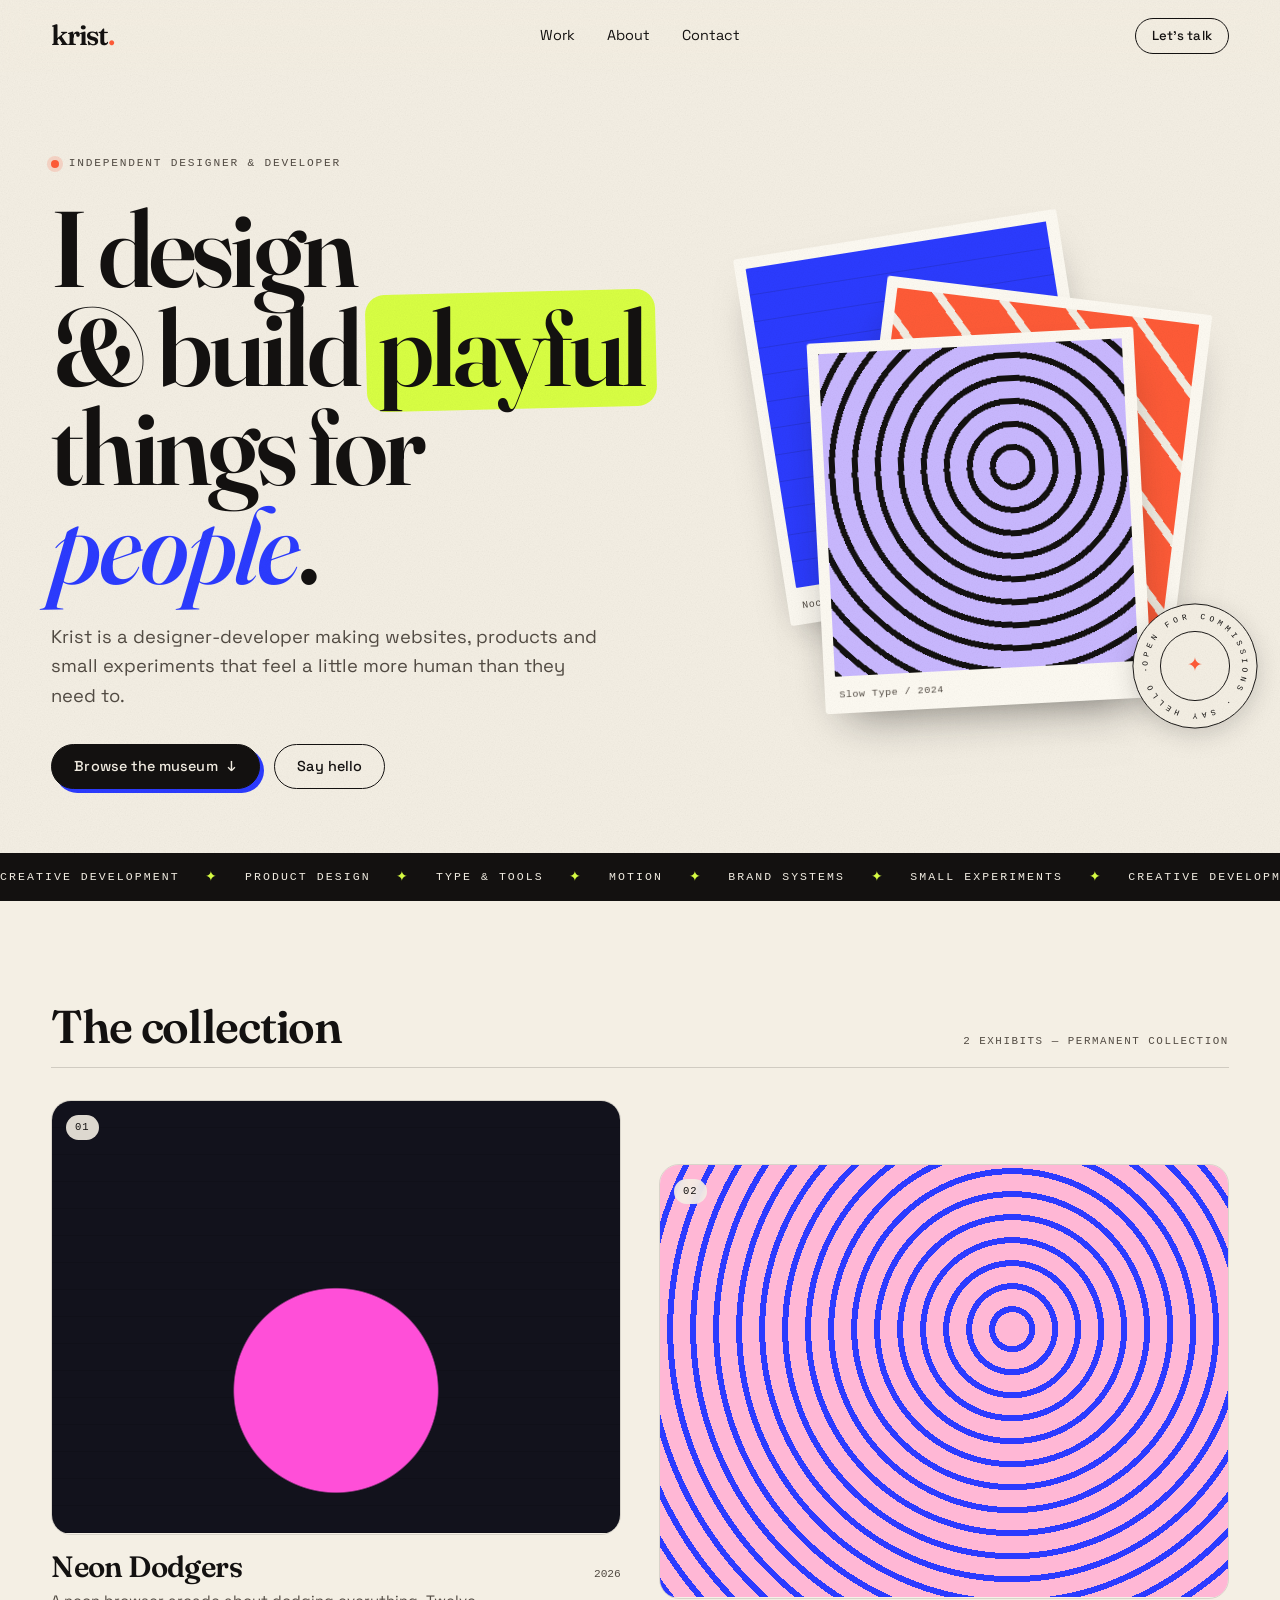
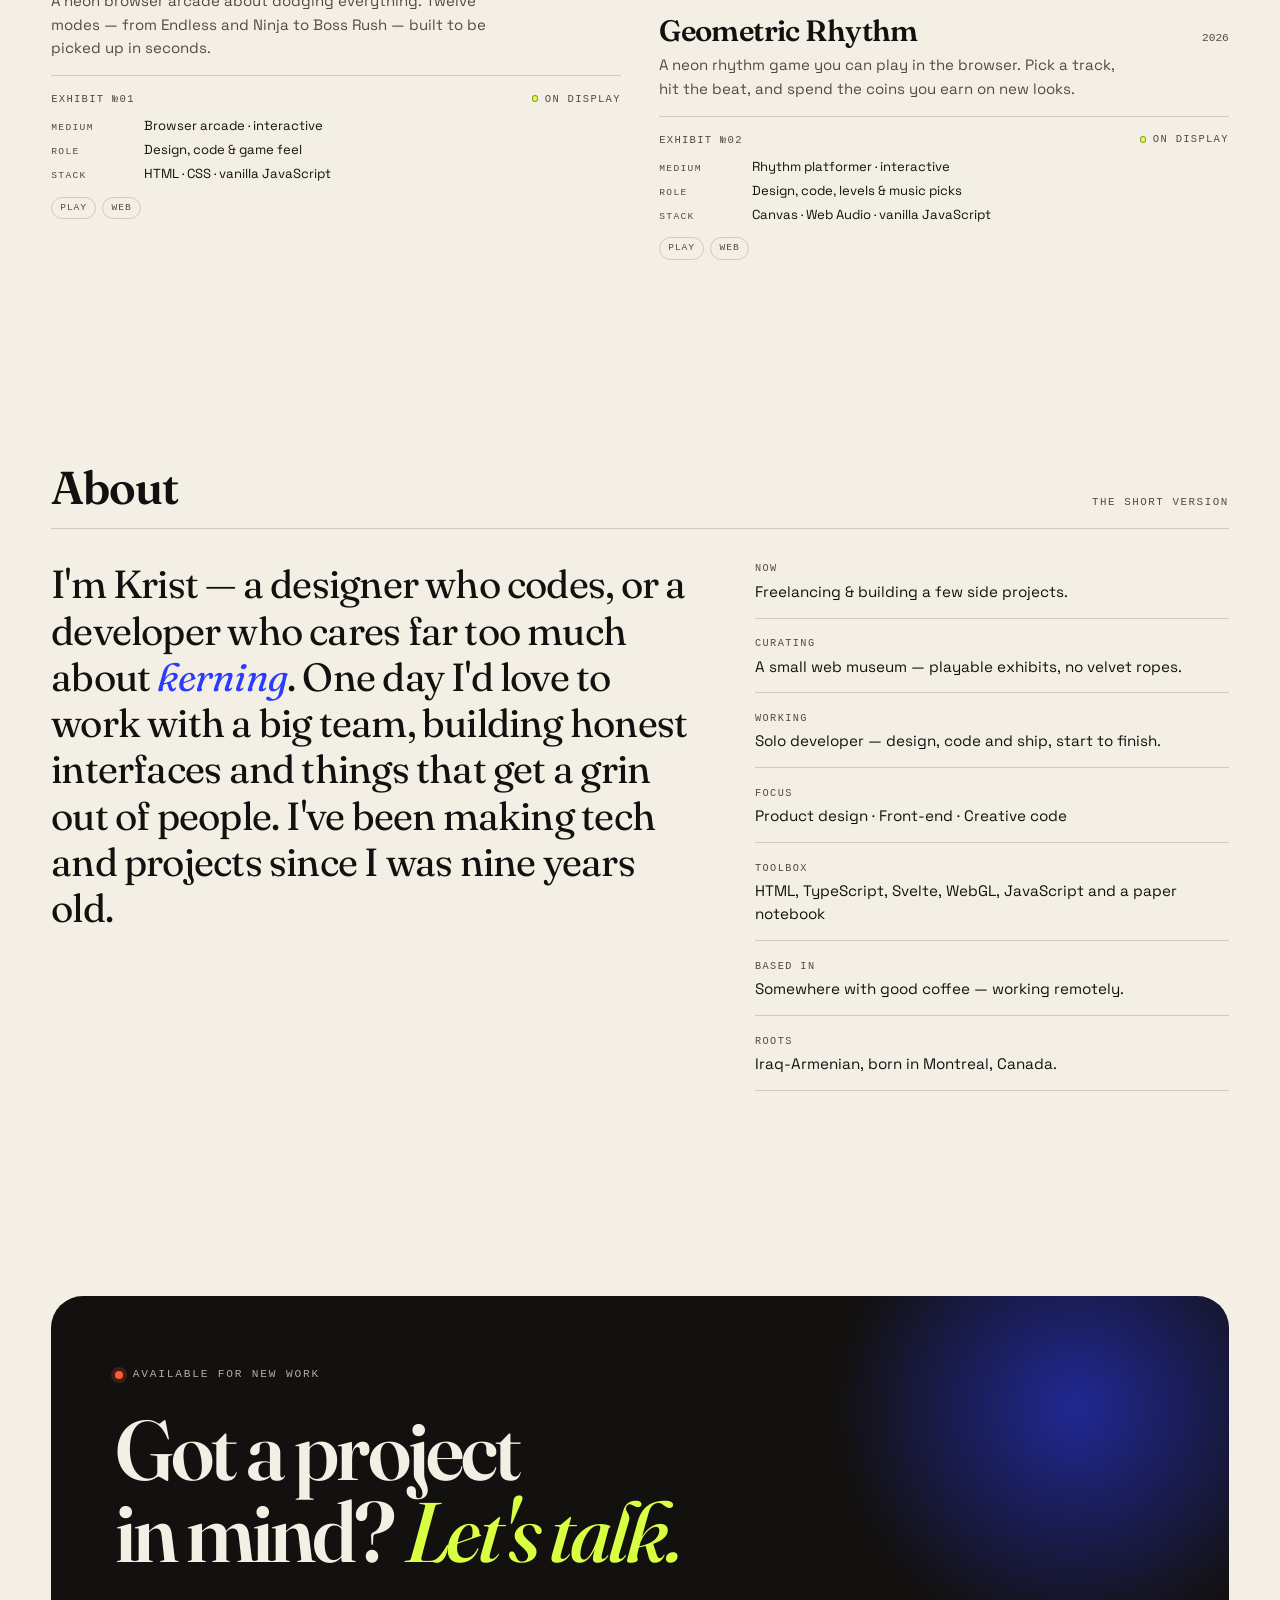
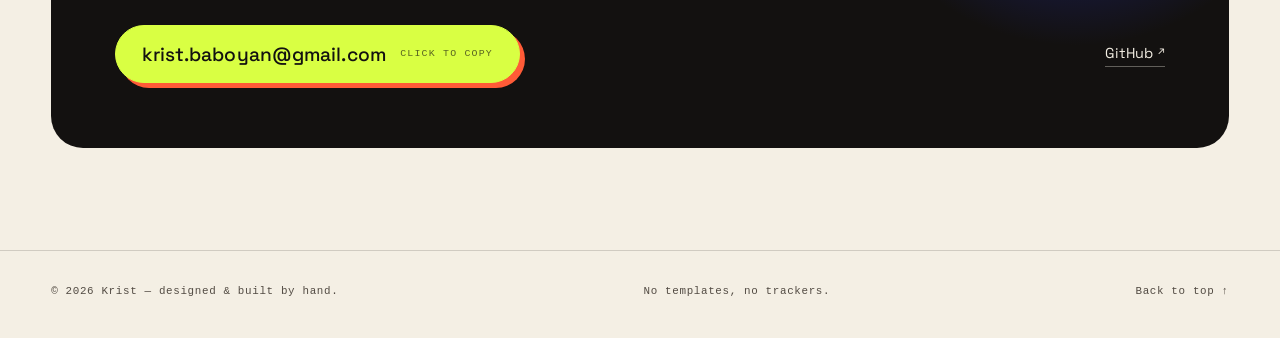
==== index.html @ 9fa99c97 "Publish the portfolio as a small web museum - Static editorial portfolio: hero, collection, about, c" ====
<!doctype html>
<html lang="en">
<head>
  <meta charset="utf-8">
  <meta name="viewport" content="width=device-width, initial-scale=1">
  <title>Krist — Designer &amp; Developer</title>
  <meta name="description" content="Krist is a designer and developer building playful websites, products and small experiments for the curious web.">
  <meta name="theme-color" content="#F4EFE4">

  <meta property="og:type" content="website">
  <meta property="og:title" content="Krist — Designer &amp; Developer">
  <meta property="og:description" content="Playful websites, products and small experiments for the curious web.">

  <script>document.documentElement.classList.add("js");</script>

  <link rel="icon" href="favicon.svg" type="image/svg+xml">
  <link rel="preconnect" href="https://fonts.googleapis.com">
  <link rel="preconnect" href="https://fonts.gstatic.com" crossorigin>
  <link href="https://fonts.googleapis.com/css2?family=Fraunces:ital,opsz,wght@0,9..144,300..900;1,9..144,300..900&family=Space+Grotesk:wght@300..700&display=swap" rel="stylesheet">
  <link rel="stylesheet" href="styles.css">
</head>
<body id="top">

  <div class="grain" aria-hidden="true"></div>
  <div class="progress" aria-hidden="true"><span id="progressBar"></span></div>

  <a class="skip-link" href="#work">Skip to work</a>

  <header class="site-header" id="siteHeader">
    <a class="brand" href="#top" aria-label="Krist, back to top">krist<span>.</span></a>
    <nav class="site-nav" aria-label="Primary">
      <a href="#work">Work</a>
      <a href="#about">About</a>
      <a href="#contact">Contact</a>
    </nav>
    <a class="btn btn--sm header-cta" href="#contact">Let's talk</a>
  </header>

  <main>

    <!-- ============ HERO ============ -->
    <section class="hero" aria-labelledby="heroTitle">
      <div class="hero__copy">
        <p class="eyebrow"><span class="dot" aria-hidden="true"></span>Independent designer &amp; developer</p>

        <h1 class="hero__title" id="heroTitle">
          I design<br>
          &amp; build <span class="mark">playful</span><br>
          things for <em>people</em>.
        </h1>

        <p class="lede">
          Krist is a designer-developer making websites, products and small
          experiments that feel a little more human than they need to.
        </p>

        <div class="hero__actions">
          <a class="btn btn--primary magnet" href="#work">
            Browse the museum <span class="btn__arrow" aria-hidden="true">↓</span>
          </a>
          <a class="btn btn--ghost magnet" href="#contact">Say hello</a>
        </div>
      </div>

      <div class="hero__art" aria-hidden="true">
        <div class="stack">
          <figure class="polaroid p1">
            <div class="polaroid__img"><div class="art art--1" style="--a:#2B3BFF;--b:#D9FF43"></div></div>
            <figcaption>Nocturne / 2026</figcaption>
          </figure>
          <figure class="polaroid p2">
            <div class="polaroid__img"><div class="art art--2" style="--a:#FF5B37;--b:#F4EFE4"></div></div>
            <figcaption>Paper Trail / 2025</figcaption>
          </figure>
          <figure class="polaroid p3">
            <div class="polaroid__img"><div class="art art--4" style="--a:#C9B8FF;--b:#131110"></div></div>
            <figcaption>Slow Type / 2024</figcaption>
          </figure>
        </div>

        <div class="badge">
          <svg viewBox="0 0 200 200" role="presentation">
            <defs>
              <path id="badgePath" d="M100,100 m-74,0 a74,74 0 1,1 148,0 a74,74 0 1,1 -148,0"></path>
            </defs>
            <circle cx="100" cy="100" r="97" fill="#f4efe4" stroke="#131110" stroke-width="1.5"></circle>
            <text>
              <textPath href="#badgePath" startOffset="0" textLength="464" lengthAdjust="spacing">Open for commissions · Say hello ·</textPath>
            </text>
            <circle cx="100" cy="100" r="54" fill="none" stroke="currentColor" stroke-width="1.5"></circle>
            <text class="badge__star" x="100" y="100" text-anchor="middle" dominant-baseline="central">✦</text>
          </svg>
        </div>
      </div>
    </section>

    <!-- ============ MARQUEE ============ -->
    <div class="marquee" aria-hidden="true">
      <div class="marquee__track">
        <div class="marquee__group">
          <span>Creative development</span><i>✦</i>
          <span>Product design</span><i>✦</i>
          <span>Type &amp; tools</span><i>✦</i>
          <span>Motion</span><i>✦</i>
          <span>Brand systems</span><i>✦</i>
          <span>Small experiments</span><i>✦</i>
        </div>
        <div class="marquee__group">
          <span>Creative development</span><i>✦</i>
          <span>Product design</span><i>✦</i>
          <span>Type &amp; tools</span><i>✦</i>
          <span>Motion</span><i>✦</i>
          <span>Brand systems</span><i>✦</i>
          <span>Small experiments</span><i>✦</i>
        </div>
      </div>
    </div>

    <!-- ============ WORK ============ -->
    <section class="section work" id="work" aria-labelledby="workTitle">
      <div class="section-head" data-reveal>
        <h2 class="section-title" id="workTitle">The collection</h2>
        <p class="section-note" id="workNote">Exhibits — permanent collection</p>
      </div>

      <div class="filters" role="group" aria-label="Filter projects by type" data-reveal>
        <button class="chip is-active" type="button" data-filter="all" aria-pressed="true">
          All <span data-count="all">06</span>
        </button>
        <button class="chip" type="button" data-filter="product" aria-pressed="false">
          Product <span data-count="product">00</span>
        </button>
        <button class="chip" type="button" data-filter="web" aria-pressed="false">
          Web <span data-count="web">00</span>
        </button>
        <button class="chip" type="button" data-filter="type" aria-pressed="false">
          Type <span data-count="type">00</span>
        </button>
        <button class="chip" type="button" data-filter="play" aria-pressed="false">
          Play <span data-count="play">00</span>
        </button>
      </div>

      <div class="grid" id="projectGrid"></div>
      <p class="grid-empty" id="gridEmpty" hidden>Nothing here yet — try another filter.</p>
    </section>

    <!-- ============ ABOUT ============ -->
    <section class="section about" id="about" aria-labelledby="aboutTitle">
      <div class="section-head" data-reveal>
        <h2 class="section-title" id="aboutTitle">About</h2>
        <p class="section-note">The short version</p>
      </div>

      <div class="about__grid">
        <p class="about__statement" data-reveal>
          I'm Krist — a designer who codes, or a developer who cares far too much
          about <em>kerning</em>. One day I'd love to work with a big team,
          building honest interfaces and things that get a grin out of people.
          I've been making tech and projects since I was nine years old.
        </p>

        <dl class="facts" data-reveal>
          <div>
            <dt>Now</dt>
            <dd>Freelancing &amp; building a few side projects.</dd>
          </div>
          <div>
            <dt>Curating</dt>
            <dd>A small web museum — playable exhibits, no velvet ropes.</dd>
          </div>
          <div>
            <dt>Working</dt>
            <dd>Solo developer — design, code and ship, start to finish.</dd>
          </div>
          <div>
            <dt>Focus</dt>
            <dd>Product design · Front-end · Creative code</dd>
          </div>
          <div>
            <dt>Toolbox</dt>
            <dd>HTML, TypeScript, Svelte, WebGL, JavaScript and a paper notebook</dd>
          </div>
          <div>
            <dt>Based in</dt>
            <dd>Somewhere with good coffee — working remotely.</dd>
          </div>
          <div>
            <dt>Roots</dt>
            <dd>Iraq-Armenian, born in Montreal, Canada.</dd>
          </div>
        </dl>
      </div>
    </section>

    <!-- ============ CONTACT ============ -->
    <section class="section contact-wrap" id="contact" aria-labelledby="contactTitle">
      <div class="contact" data-reveal>
        <p class="eyebrow eyebrow--light"><span class="dot" aria-hidden="true"></span>Available for new work</p>

        <h2 class="contact__title" id="contactTitle">
          Got a project<br>in mind? <em>Let's talk.</em>
        </h2>

        <div class="contact__row">
          <button class="btn btn--lime btn--big magnet" type="button" id="copyEmail" data-email-parts="moc.liamg@nayobab.tsirk">
            <span id="emailText">Email me</span>
            <span class="btn__tag">Click to copy</span>
          </button>

          <ul class="socials">
            <li><a href="https://github.com/kristb98" target="_blank" rel="noopener noreferrer">GitHub <span aria-hidden="true">↗</span></a></li>
          </ul>
        </div>
      </div>
    </section>

  </main>

  <footer class="site-footer">
    <p>© <span id="year">2026</span> Krist — designed &amp; built by hand.</p>
    <p class="footer-note">No templates, no trackers.</p>
    <a class="to-top" href="#top">Back to top <span aria-hidden="true">↑</span></a>
  </footer>

  <div class="toast" id="toast" role="status" aria-live="polite"></div>

  <script src="projects.js"></script>
  <script src="app.js"></script>
</body>
</html>
---- styles.css ----
/* ==========================================================================
   Krist — portfolio
   1. Tokens & reset
   2. Base elements
   3. Header
   4. Buttons
   5. Hero
   6. Marquee
   7. Section shell
   8. Work grid & cards
   9. Cover art (CSS-only)
   10. About
   11. Contact
   12. Footer
   13. Toast, progress, grain
   14. Motion & reduced-motion
   ========================================================================== */

/* ============ 1. Tokens & reset ============ */
:root {
  --paper: #f4efe4;
  --paper-soft: #ede6d6;
  --ink: #131110;
  --ink-soft: #524b43;
  --line: rgba(19, 17, 16, 0.16);
  --lime: #d9ff43;
  --coral: #ff5b37;
  --cobalt: #2b3bff;
  --lilac: #c9b8ff;
  --pink: #ffb7d5;

  --font-display: "Fraunces", "Iowan Old Style", "Palatino Linotype", Georgia, serif;
  --font-sans: "Space Grotesk", ui-sans-serif, system-ui, -apple-system, "Segoe UI", sans-serif;
  --font-mono: ui-monospace, "SFMono-Regular", "SF Mono", Menlo, Consolas, monospace;

  --radius: 20px;
  --maxw: 1280px;
  --gutter: clamp(1.1rem, 4vw, 3.25rem);
  --ease: cubic-bezier(0.22, 0.7, 0.2, 1);
}

*,
*::before,
*::after { box-sizing: border-box; }

html { -webkit-text-size-adjust: 100%; scroll-behavior: smooth; }

body,
h1, h2, h3, p, figure, figcaption, dl, dd, ul {
  margin: 0;
}

ul { padding: 0; list-style: none; }

img, svg { display: block; max-width: 100%; }

[hidden] { display: none !important; }

a { color: inherit; text-decoration: none; }

button {
  font: inherit;
  color: inherit;
  background: none;
  border: 0;
  cursor: pointer;
}

::selection {
  background: var(--lime);
  color: var(--ink);
}

/* ============ 2. Base ============ */
body {
  background: var(--paper);
  color: var(--ink);
  font-family: var(--font-sans);
  font-size: clamp(1rem, 0.96rem + 0.15vw, 1.0625rem);
  line-height: 1.55;
  font-weight: 400;
  overflow-x: hidden;
  -webkit-font-smoothing: antialiased;
  text-rendering: optimizeLegibility;
}

:focus-visible {
  outline: 2px solid var(--cobalt);
  outline-offset: 3px;
  border-radius: 4px;
}

.skip-link {
  position: fixed;
  top: 0.75rem;
  left: 0.75rem;
  z-index: 200;
  padding: 0.7rem 1rem;
  border-radius: 999px;
  background: var(--ink);
  color: var(--paper);
  font-size: 0.85rem;
  transform: translateY(-160%);
  transition: transform 0.3s var(--ease);
}
.skip-link:focus-visible { transform: none; }

/* ============ 3. Header ============ */
.site-header {
  position: sticky;
  top: 0;
  z-index: 60;
  display: grid;
  grid-template-columns: 1fr auto 1fr;
  align-items: center;
  gap: 1rem;
  padding: 1.1rem var(--gutter);
  background: rgba(244, 239, 228, 0.72);
  -webkit-backdrop-filter: blur(14px) saturate(1.25);
  backdrop-filter: blur(14px) saturate(1.25);
  border-bottom: 1px solid transparent;
  transition: padding 0.35s var(--ease), border-color 0.35s var(--ease), background 0.35s var(--ease);
}

.site-header.is-stuck {
  padding-block: 0.6rem;
  border-bottom-color: var(--line);
  background: rgba(244, 239, 228, 0.9);
}

.brand {
  justify-self: start;
  font-family: var(--font-display);
  font-size: 1.75rem;
  font-weight: 600;
  letter-spacing: -0.045em;
  line-height: 1;
  transition: transform 0.35s var(--ease);
}
.brand:hover { transform: rotate(-2deg); }
.brand span { color: var(--coral); }

.site-nav {
  display: flex;
  justify-self: center;
  gap: clamp(1rem, 2.5vw, 2.25rem);
  font-size: 0.9rem;
}

.site-nav a {
  position: relative;
  padding-block: 0.25rem;
}
.site-nav a::after {
  content: "";
  position: absolute;
  left: 0;
  bottom: 0;
  width: 100%;
  height: 1.5px;
  background: currentColor;
  transform: scaleX(0);
  transform-origin: left;
  transition: transform 0.4s var(--ease);
}
.site-nav a:hover::after,
.site-nav a:focus-visible::after { transform: scaleX(1); }

.header-cta { justify-self: end; }

/* ============ 4. Buttons ============ */
.btn {
  display: inline-flex;
  align-items: center;
  gap: 0.6rem;
  padding: 0.85rem 1.4rem;
  border-radius: 999px;
  border: 1px solid var(--ink);
  font-size: 0.9rem;
  font-weight: 500;
  letter-spacing: 0.005em;
  line-height: 1.1;
  white-space: nowrap;
  transition: transform 0.4s var(--ease), background 0.3s var(--ease),
              color 0.3s var(--ease), box-shadow 0.4s var(--ease);
  will-change: transform;
}

.btn--sm { padding: 0.6rem 1rem; font-size: 0.82rem; }

.btn--primary {
  background: var(--ink);
  color: var(--paper);
  box-shadow: 4px 4px 0 var(--cobalt);
}
.btn--primary:hover {
  box-shadow: 7px 7px 0 var(--cobalt);
}

.btn--ghost { background: transparent; color: var(--ink); }
.btn--ghost:hover { background: var(--lime); }

.btn--lime {
  background: var(--lime);
  color: var(--ink);
  border-color: var(--lime);
  box-shadow: 5px 5px 0 var(--coral);
}
.btn--lime:hover { box-shadow: 9px 9px 0 var(--coral); }

.btn--big {
  padding: 1.1rem 1.6rem;
  font-size: clamp(1rem, 1.8vw, 1.2rem);
  gap: 0.9rem;
}

.btn__tag {
  font-family: var(--font-mono);
  font-size: 0.62rem;
  letter-spacing: 0.12em;
  text-transform: uppercase;
  opacity: 0.65;
}

.btn__arrow { transition: transform 0.4s var(--ease); }
.btn:hover .btn__arrow { transform: translateY(3px); }

/* ============ 5. Hero ============ */
.hero {
  position: relative;
  max-width: var(--maxw);
  margin-inline: auto;
  padding: clamp(2.5rem, 6vw, 5.5rem) var(--gutter) clamp(2.5rem, 5vw, 4.5rem);
  display: grid;
  grid-template-columns: minmax(0, 1.1fr) minmax(0, 0.9fr);
  align-items: center;
  gap: clamp(2rem, 4vw, 4rem);
  min-height: min(84vh, 880px);
}

.eyebrow {
  display: inline-flex;
  align-items: center;
  gap: 0.6rem;
  font-family: var(--font-mono);
  font-size: 0.7rem;
  text-transform: uppercase;
  letter-spacing: 0.16em;
  color: var(--ink-soft);
}

.eyebrow .dot {
  width: 0.5rem;
  height: 0.5rem;
  border-radius: 50%;
  background: var(--coral);
  box-shadow: 0 0 0 4px rgba(255, 91, 55, 0.18);
  animation: pulse 2.6s ease-in-out infinite;
}

.hero__title {
  position: relative;
  isolation: isolate;
  margin-top: 1.5rem;
  font-family: var(--font-display);
  font-weight: 600;
  font-size: clamp(3rem, 8.4vw, 6.9rem);
  line-height: 0.92;
  letter-spacing: -0.035em;
}

.hero__title em {
  font-style: italic;
  font-weight: 500;
  color: var(--cobalt);
  letter-spacing: -0.02em;
}

.mark {
  position: relative;
  white-space: nowrap;
  padding-inline: 0.06em;
}
.mark::before {
  content: "";
  position: absolute;
  inset: 0.1em -0.05em 0.04em;
  z-index: -1;
  background: var(--lime);
  border-radius: 0.18em;
  transform: rotate(-1.4deg);
}

.lede {
  max-width: 46ch;
  margin-top: 1.7rem;
  color: var(--ink-soft);
  font-size: clamp(1rem, 1.5vw, 1.15rem);
  line-height: 1.6;
}

.hero__actions {
  display: flex;
  flex-wrap: wrap;
  gap: 0.9rem;
  margin-top: 2.1rem;
}

/* --- Polaroid stack --- */
.hero__art {
  position: relative;
  display: grid;
  place-items: center;
  min-height: clamp(280px, 40vw, 520px);
}

.stack {
  position: relative;
  width: min(100%, 430px);
  aspect-ratio: 1 / 1.1;
}

.polaroid {
  position: absolute;
  width: 76%;
  padding: 0.7rem 0.7rem 2.3rem;
  background: #fdfaf2;
  border-radius: 3px;
  box-shadow: 0 22px 45px -22px rgba(19, 17, 16, 0.55);
  transition: transform 0.7s var(--ease);
}

.polaroid__img {
  position: relative;
  aspect-ratio: 1 / 1.06;
  overflow: hidden;
  border-radius: 1px;
}

.polaroid figcaption {
  position: absolute;
  left: 0.9rem;
  bottom: 0.65rem;
  font-family: var(--font-mono);
  font-size: 0.62rem;
  letter-spacing: 0.06em;
  color: var(--ink-soft);
}

.p1 { top: 0; left: 0; transform: rotate(-9deg); }
.p2 { top: 13%; right: 0; transform: rotate(7deg); z-index: 2; }
.p3 { bottom: 0; left: 13%; transform: rotate(-3deg); z-index: 3; }

.stack:hover .p1 { transform: rotate(-14deg) translate(-5%, -3%); }
.stack:hover .p2 { transform: rotate(11deg) translate(5%, -2%); }
.stack:hover .p3 { transform: rotate(-1deg) translate(-1%, 4%); }

/* --- Rotating badge --- */
.badge {
  position: absolute;
  right: -6%;
  bottom: -1%;
  width: clamp(92px, 10vw, 132px);
  aspect-ratio: 1;
  z-index: 5;
  animation: spin 24s linear infinite;
  filter: drop-shadow(0 6px 12px rgba(19, 17, 16, 0.18));
}

.badge svg { width: 100%; height: 100%; }

.badge text {
  font-family: var(--font-mono);
  font-size: 12.5px;
  letter-spacing: 2.1px;
  text-transform: uppercase;
  fill: var(--ink);
}.badge .badge__star {
  font-size: 30px;
  letter-spacing: 0;
  fill: var(--coral);
}

/* ============ 6. Marquee ============ */
.marquee {
  overflow: hidden;
  padding-block: 0.8rem;
  background: var(--ink);
  color: var(--paper);
  border-block: 1px solid var(--ink);
}

.marquee__track {
  display: flex;
  width: max-content;
  animation: marquee 34s linear infinite;
}
.marquee:hover .marquee__track { animation-play-state: paused; }

.marquee__group {
  display: flex;
  align-items: center;
  gap: 1.6rem;
  padding-right: 1.6rem;
  font-family: var(--font-mono);
  font-size: 0.72rem;
  letter-spacing: 0.18em;
  text-transform: uppercase;
  white-space: nowrap;
}

.marquee__group i {
  font-style: normal;
  color: var(--lime);
  font-size: 0.85rem;
}

/* ============ 7. Section shell ============ */
.section {
  max-width: var(--maxw);
  margin-inline: auto;
  padding: clamp(3.5rem, 8vw, 7rem) var(--gutter);
  scroll-margin-top: 84px;
}

.section-head {
  display: flex;
  align-items: flex-end;
  justify-content: space-between;
  gap: 2rem;
  padding-bottom: 1.1rem;
  margin-bottom: 2rem;
  border-bottom: 1px solid var(--line);
}

.section-title {
  font-family: var(--font-display);
  font-size: clamp(1.9rem, 3.6vw, 2.9rem);
  font-weight: 600;
  letter-spacing: -0.025em;
  line-height: 1;
}

.section-note {
  font-family: var(--font-mono);
  font-size: 0.68rem;
  letter-spacing: 0.14em;
  text-transform: uppercase;
  color: var(--ink-soft);
  text-align: right;
}

/* ============ 8. Filters & grid ============ */
.filters {
  display: flex;
  flex-wrap: wrap;
  gap: 0.5rem;
  margin-bottom: clamp(1.75rem, 3vw, 2.75rem);
}

.chip {
  display: inline-flex;
  align-items: center;
  gap: 0.5rem;
  padding: 0.5rem 0.95rem;
  border: 1px solid var(--line);
  border-radius: 999px;
  font-size: 0.82rem;
  background: transparent;
  transition: background 0.3s var(--ease), color 0.3s var(--ease),
              border-color 0.3s var(--ease), transform 0.3s var(--ease);
}

.chip span {
  font-family: var(--font-mono);
  font-size: 0.62rem;
  color: var(--ink-soft);
  transition: color 0.3s var(--ease);
}

.chip:hover { border-color: var(--ink); transform: translateY(-1px); }

.chip.is-active {
  background: var(--ink);
  border-color: var(--ink);
  color: var(--paper);
}
.chip.is-active span { color: var(--lime); }

.grid {
  display: grid;
  grid-template-columns: repeat(2, minmax(0, 1fr));
  gap: clamp(1.4rem, 3vw, 2.6rem) clamp(1.2rem, 3vw, 2.4rem);
  align-items: start;
}

.card {
  transition: opacity 0.8s var(--ease), transform 0.8s var(--ease);
  transition-delay: calc(var(--i, 0) * 70ms);
}
.js .card {
  opacity: 0;
  transform: translateY(28px);
}
.js .card.is-visible { opacity: 1; transform: none; }
.card.is-hidden { display: none; }

.card__link {
  display: block;
  transition: transform 0.5s var(--ease);
}
.card__link:hover { transform: translateY(-6px); }

.card__cover {
  position: relative;
  aspect-ratio: 4 / 3.05;
  overflow: hidden;
  border-radius: var(--radius);
  border: 1px solid rgba(19, 17, 16, 0.12);
  box-shadow: inset 0 0 0 1px rgba(255, 255, 255, 0.14);
  isolation: isolate;
}

.card__img {
  position: absolute;
  inset: 0;
  width: 100%;
  height: 100%;
  object-fit: cover;
  transition: transform 0.9s var(--ease);
}

.card__index {
  position: absolute;
  top: 0.85rem;
  left: 0.85rem;
  z-index: 2;
  padding: 0.26rem 0.55rem;
  border-radius: 999px;
  background: rgba(244, 239, 228, 0.9);
  font-family: var(--font-mono);
  font-size: 0.66rem;
  letter-spacing: 0.1em;
  color: var(--ink);
  -webkit-backdrop-filter: blur(4px);
  backdrop-filter: blur(4px);
}

.card__open {
  position: absolute;
  right: 0.85rem;
  bottom: 0.85rem;
  z-index: 2;
  display: inline-flex;
  align-items: center;
  gap: 0.35rem;
  padding: 0.42rem 0.8rem;
  border-radius: 999px;
  background: var(--paper);
  color: var(--ink);
  font-size: 0.76rem;
  opacity: 0;
  transform: translateY(8px) rotate(-4deg);
  transition: opacity 0.4s var(--ease), transform 0.4s var(--ease);
}

.card__link:hover .card__open,
.card__link:focus-visible .card__open {
  opacity: 1;
  transform: none;
}

.card__link:hover .card__cover .art,
.card__link:hover .card__cover .card__img {
  transform: scale(1.05) rotate(0.6deg);
}

.card__meta {
  display: flex;
  align-items: baseline;
  justify-content: space-between;
  gap: 1rem;
  margin-top: 1.05rem;
}

.card__title {
  font-family: var(--font-display);
  font-size: clamp(1.35rem, 2.3vw, 1.85rem);
  font-weight: 600;
  letter-spacing: -0.02em;
  line-height: 1.05;
}

.card__year {
  font-family: var(--font-mono);
  font-size: 0.7rem;
  color: var(--ink-soft);
  flex-shrink: 0;
}

.card__blurb {
  margin-top: 0.4rem;
  max-width: 46ch;
  color: var(--ink-soft);
  font-size: 0.94rem;
  line-height: 1.55;
}

.card__tags {
  display: flex;
  flex-wrap: wrap;
  gap: 0.4rem;
  margin-top: 0.8rem;
}

.card__tags li {
  padding: 0.18rem 0.5rem;
  border: 1px solid var(--line);
  border-radius: 999px;
  font-family: var(--font-mono);
  font-size: 0.6rem;
  letter-spacing: 0.1em;
  text-transform: uppercase;
  color: var(--ink-soft);
}

/* Museum wall label under each exhibit */
.card__plaque {
  margin-top: 1rem;
  padding-top: 0.9rem;
  border-top: 1px solid var(--line);
}

.plaque__head {
  display: flex;
  align-items: baseline;
  justify-content: space-between;
  gap: 0.75rem;
  margin-bottom: 0.6rem;
}

.plaque__no {
  font-family: var(--font-mono);
  font-size: 0.66rem;
  letter-spacing: 0.12em;
  text-transform: uppercase;
  color: var(--ink-soft);
}

.plaque__status {
  display: inline-flex;
  align-items: center;
  gap: 0.4rem;
  font-family: var(--font-mono);
  font-size: 0.66rem;
  letter-spacing: 0.12em;
  text-transform: uppercase;
  color: var(--ink-soft);
  white-space: nowrap;
}

.plaque__status::before {
  content: "";
  width: 0.42rem;
  height: 0.42rem;
  border-radius: 50%;
  background: var(--lime);
  border: 1px solid rgba(19, 17, 16, 0.4);
}

.plaque__rows {
  display: grid;
  gap: 0.32rem;
}

.plaque__rows div {
  display: grid;
  grid-template-columns: 5.2rem 1fr;
  gap: 0.6rem;
  align-items: baseline;
}

.plaque__rows dt {
  font-family: var(--font-mono);
  font-size: 0.6rem;
  letter-spacing: 0.14em;
  text-transform: uppercase;
  color: var(--ink-soft);
}

.plaque__rows dd {
  font-size: 0.82rem;
  line-height: 1.4;
  color: var(--ink);
}

.grid-empty {
  padding: 3rem 0;
  text-align: center;
  color: var(--ink-soft);
  font-family: var(--font-mono);
  font-size: 0.8rem;
  letter-spacing: 0.08em;
}

/* ============ 9. Cover art (CSS-only) ============ */
.art {
  position: absolute;
  inset: 0;
  background-color: var(--a, #c9b8ff);
  transition: transform 0.9s var(--ease);
  will-change: transform;
}

/* sunrise + horizon lines */
.art--1 {
  background-image:
    radial-gradient(circle at 50% 67%, var(--b) 0 25%, transparent 25.4%),
    repeating-linear-gradient(180deg, transparent 0 26px, rgba(0, 0, 0, 0.12) 26px 27px);
}

/* diagonal stripes */
.art--2 {
  background-image: repeating-linear-gradient(
    48deg,
    var(--a) 0 42px,
    var(--b) 42px 50px
  );
}

/* checkerboard */
.art--3 {
  background-image: conic-gradient(
    from 90deg at 50% 50%,
    var(--b) 25%,
    transparent 0 50%,
    var(--b) 0 75%,
    transparent 0
  );
  background-size: 58px 58px;
}

/* concentric rings */
.art--4 {
  background-image: repeating-radial-gradient(
    circle at 62% 38%,
    transparent 0 17px,
    var(--b) 17px 23px
  );
}

/* blob + halftone dots */
.art--5 {
  background-image:
    radial-gradient(ellipse 48% 40% at 34% 68%, var(--b) 0 99%, transparent 100%),
    radial-gradient(rgba(19, 17, 16, 0.28) 1.5px, transparent 1.6px);
  background-size: auto, 18px 18px;
}

/* arc + vertical rules */
.art--6 {
  background-image:
    conic-gradient(from 210deg at 72% 28%, var(--b) 0 22%, transparent 22% 100%),
    repeating-linear-gradient(90deg, transparent 0 34px, rgba(0, 0, 0, 0.13) 34px 35px);
}

/* ============ 10. About ============ */
.about__grid {
  display: grid;
  grid-template-columns: minmax(0, 1.35fr) minmax(0, 1fr);
  gap: clamp(2rem, 5vw, 5rem);
  align-items: start;
}

.about__statement {
  font-family: var(--font-display);
  font-size: clamp(1.45rem, 3.1vw, 2.45rem);
  font-weight: 400;
  line-height: 1.18;
  letter-spacing: -0.02em;
  text-wrap: balance;
}

.about__statement em {
  font-style: italic;
  color: var(--cobalt);
}

.facts { display: grid; gap: 1.1rem; }

.facts div {
  display: grid;
  gap: 0.15rem;
  padding-bottom: 0.9rem;
  border-bottom: 1px solid var(--line);
}

.facts dt {
  font-family: var(--font-mono);
  font-size: 0.64rem;
  letter-spacing: 0.14em;
  text-transform: uppercase;
  color: var(--ink-soft);
}

.facts dd { font-size: 0.95rem; }

/* ============ 11. Contact ============ */
.contact {
  position: relative;
  overflow: hidden;
  padding: clamp(2rem, 5vw, 4.5rem);
  border-radius: 32px;
  background: var(--ink);
  color: var(--paper);
}

.contact::after {
  content: "";
  position: absolute;
  top: -30%;
  right: -8%;
  width: 42%;
  aspect-ratio: 1;
  border-radius: 50%;
  background: radial-gradient(circle, var(--cobalt) 0%, transparent 68%);
  opacity: 0.55;
  pointer-events: none;
}

.eyebrow--light { color: rgba(244, 239, 228, 0.7); }

.contact__title {
  position: relative;
  z-index: 1;
  margin-top: 1.4rem;
  font-family: var(--font-display);
  font-size: clamp(2.4rem, 6.6vw, 5.4rem);
  font-weight: 600;
  line-height: 0.98;
  letter-spacing: -0.035em;
}

.contact__title em {
  font-style: italic;
  font-weight: 500;
  color: var(--lime);
}

.contact__row {
  position: relative;
  z-index: 1;
  display: flex;
  flex-wrap: wrap;
  align-items: center;
  justify-content: space-between;
  gap: 2rem;
  margin-top: clamp(2rem, 4vw, 3.2rem);
}

.socials {
  display: flex;
  flex-wrap: wrap;
  gap: 1.4rem;
  font-size: 0.9rem;
}

.socials a {
  display: inline-flex;
  gap: 0.3rem;
  padding-bottom: 0.15rem;
  border-bottom: 1px solid rgba(244, 239, 228, 0.35);
  transition: border-color 0.3s var(--ease), color 0.3s var(--ease);
}
.socials a:hover {
  border-color: var(--lime);
  color: var(--lime);
}
.socials span { font-size: 0.78em; }

/* ============ 12. Footer ============ */
.site-footer {
  max-width: var(--maxw);
  margin-inline: auto;
  padding: 2rem var(--gutter) 2.5rem;
  display: flex;
  flex-wrap: wrap;
  align-items: center;
  justify-content: space-between;
  gap: 0.75rem 2rem;
  border-top: 1px solid var(--line);
  font-family: var(--font-mono);
  font-size: 0.68rem;
  letter-spacing: 0.06em;
  color: var(--ink-soft);
}

.footer-note { color: var(--ink-soft); }

.to-top {
  transition: color 0.3s var(--ease);
}
.to-top:hover { color: var(--ink); }

/* ============ 13. Toast, progress, grain ============ */
.toast {
  position: fixed;
  left: 50%;
  bottom: 1.5rem;
  z-index: 120;
  padding: 0.7rem 1.15rem;
  border-radius: 999px;
  background: var(--ink);
  color: var(--paper);
  font-size: 0.84rem;
  opacity: 0;
  transform: translate(-50%, 20px);
  pointer-events: none;
  transition: opacity 0.35s var(--ease), transform 0.35s var(--ease);
}
.toast.is-on { opacity: 1; transform: translate(-50%, 0); }

.progress {
  position: fixed;
  top: 0;
  left: 0;
  right: 0;
  height: 3px;
  z-index: 110;
}
.progress span {
  display: block;
  width: 0;
  height: 100%;
  background: var(--cobalt);
  transition: width 0.1s linear;
}

.grain {
  position: fixed;
  inset: 0;
  z-index: 90;
  pointer-events: none;
  opacity: 0.22;
  mix-blend-mode: multiply;
  background-image: url("data:image/svg+xml,%3Csvg xmlns='http://www.w3.org/2000/svg' width='140' height='140'%3E%3Cfilter id='n'%3E%3CfeTurbulence type='fractalNoise' baseFrequency='0.82' numOctaves='3' stitchTiles='stitch'/%3E%3CfeColorMatrix type='saturate' values='0'/%3E%3C/filter%3E%3Crect width='100%25' height='100%25' filter='url(%23n)' opacity='0.5'/%3E%3C/svg%3E");
  background-size: 140px 140px;
}

/* ============ 14. Motion ============ */
@keyframes marquee {
  to { transform: translateX(-50%); }
}

@keyframes spin {
  to { transform: rotate(360deg); }
}

@keyframes pulse {
  0%, 100% { box-shadow: 0 0 0 4px rgba(255, 91, 55, 0.18); }
  50% { box-shadow: 0 0 0 8px rgba(255, 91, 55, 0.06); }
}

[data-reveal] {
  transition: opacity 0.8s var(--ease), transform 0.8s var(--ease);
}
.js [data-reveal] {
  opacity: 0;
  transform: translateY(22px);
}
.js [data-reveal].is-visible {
  opacity: 1;
  transform: none;
}

/* ============ 15. Responsive ============ */
@media (min-width: 860px) {
  .grid > :nth-child(2n) {
    margin-top: clamp(2rem, 5vw, 4.5rem);
  }
}

@media (max-width: 900px) {
  .hero {
    grid-template-columns: 1fr;
    min-height: auto;
    padding-top: clamp(2rem, 6vw, 3.5rem);
  }
  .hero__art {
    order: -1;
    min-height: 0;
    margin-bottom: 1rem;
  }
  .stack { width: min(78%, 340px); }
  .badge { right: 2%; bottom: 0; }
  .about__grid { grid-template-columns: 1fr; }
  .section-head { align-items: flex-start; flex-direction: column; gap: 0.6rem; }
  .section-note { text-align: left; }
  .badge { display: none; }
}

@media (max-width: 859px) {
  .grid { grid-template-columns: 1fr; }
}

@media (max-width: 720px) {
  .site-header { grid-template-columns: 1fr auto; }
  .site-nav { display: none; }
  .header-cta { justify-self: end; }
  .contact__row { align-items: flex-start; flex-direction: column; }
  .site-footer { flex-direction: column; align-items: flex-start; }
}

@media (max-width: 420px) {
  .hero__title { font-size: clamp(2.6rem, 12vw, 3.2rem); }
  .hero__actions .btn { width: 100%; justify-content: center; }
  .btn--big { width: 100%; justify-content: center; flex-wrap: wrap; }
}

/* ============ 16. Reduced motion ============ */
@media (prefers-reduced-motion: reduce) {
  html { scroll-behavior: auto; }

  *,
  *::before,
  *::after {
    animation-duration: 0.001ms !important;
    animation-iteration-count: 1 !important;
    transition-duration: 0.001ms !important;
  }

  .marquee__track { animation: none; }
  .badge { animation: none; }
  .js .card,
  .js [data-reveal] { opacity: 1; transform: none; }
}
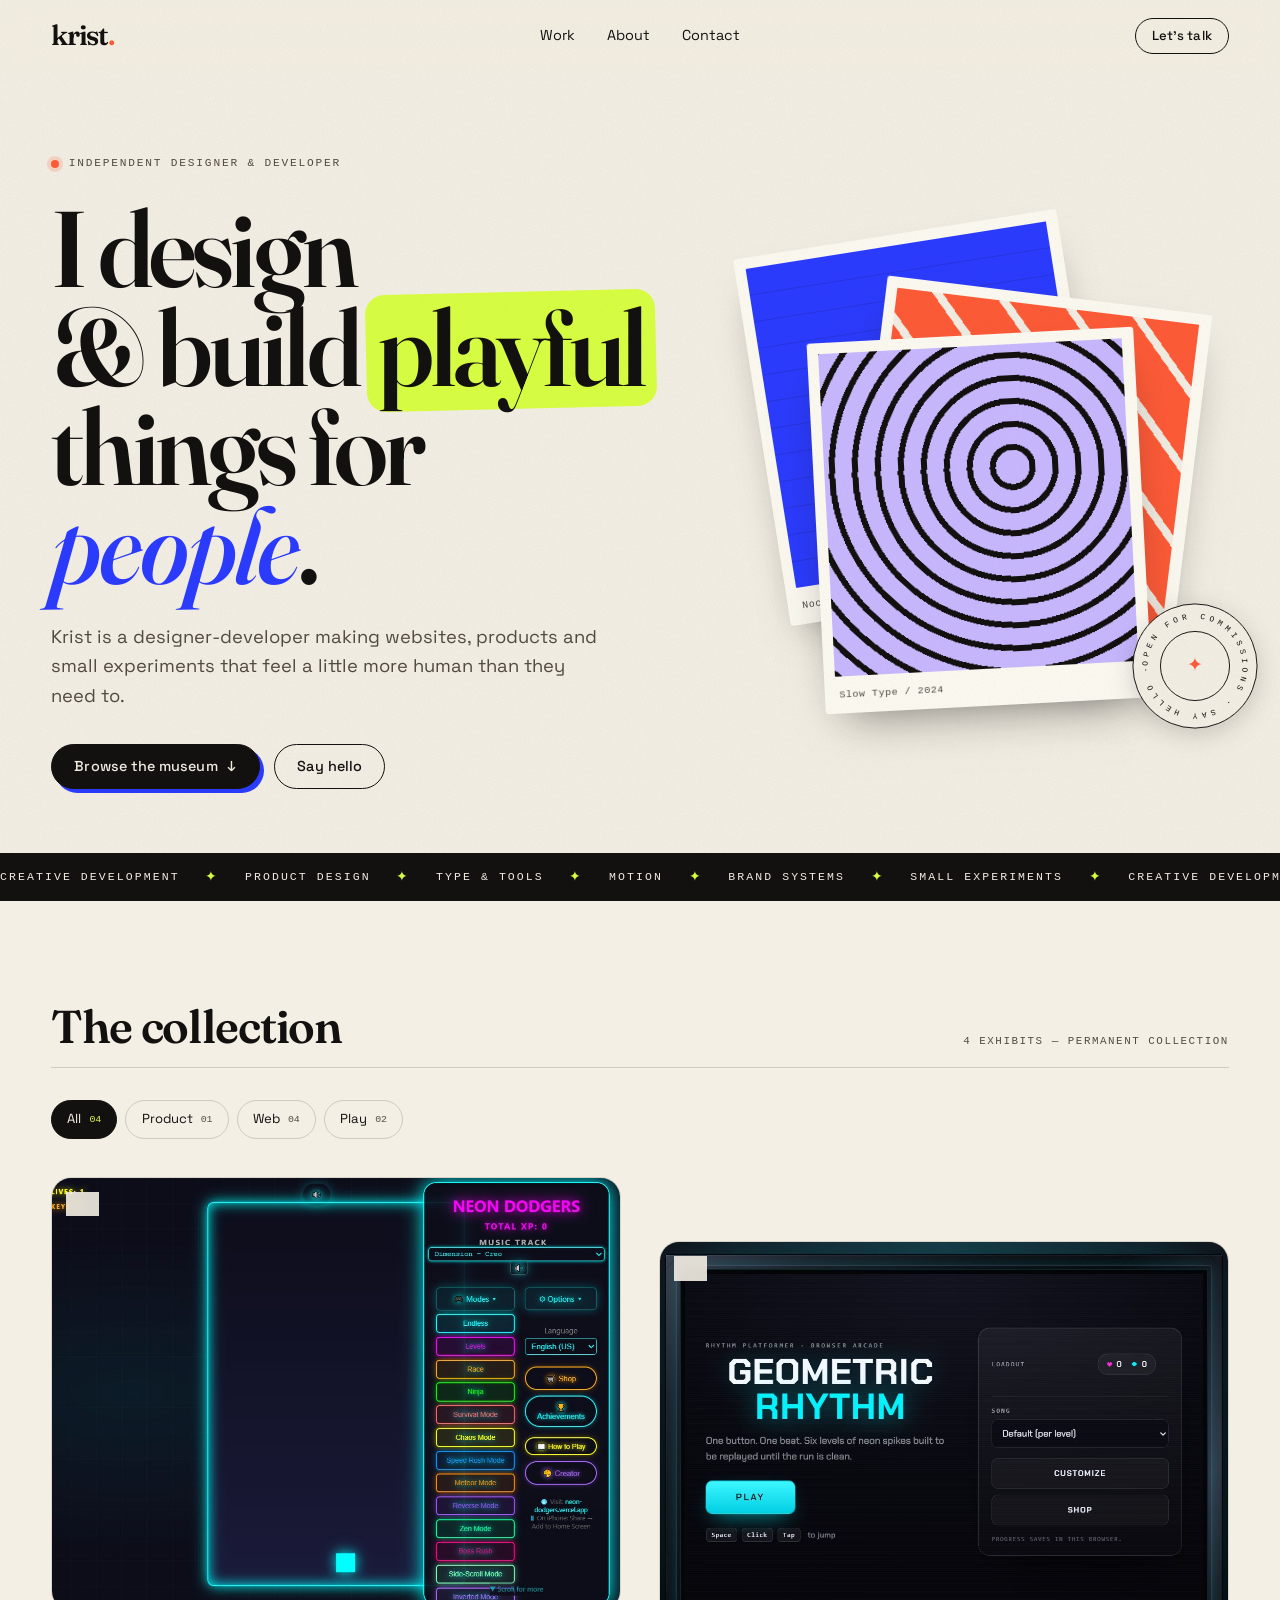
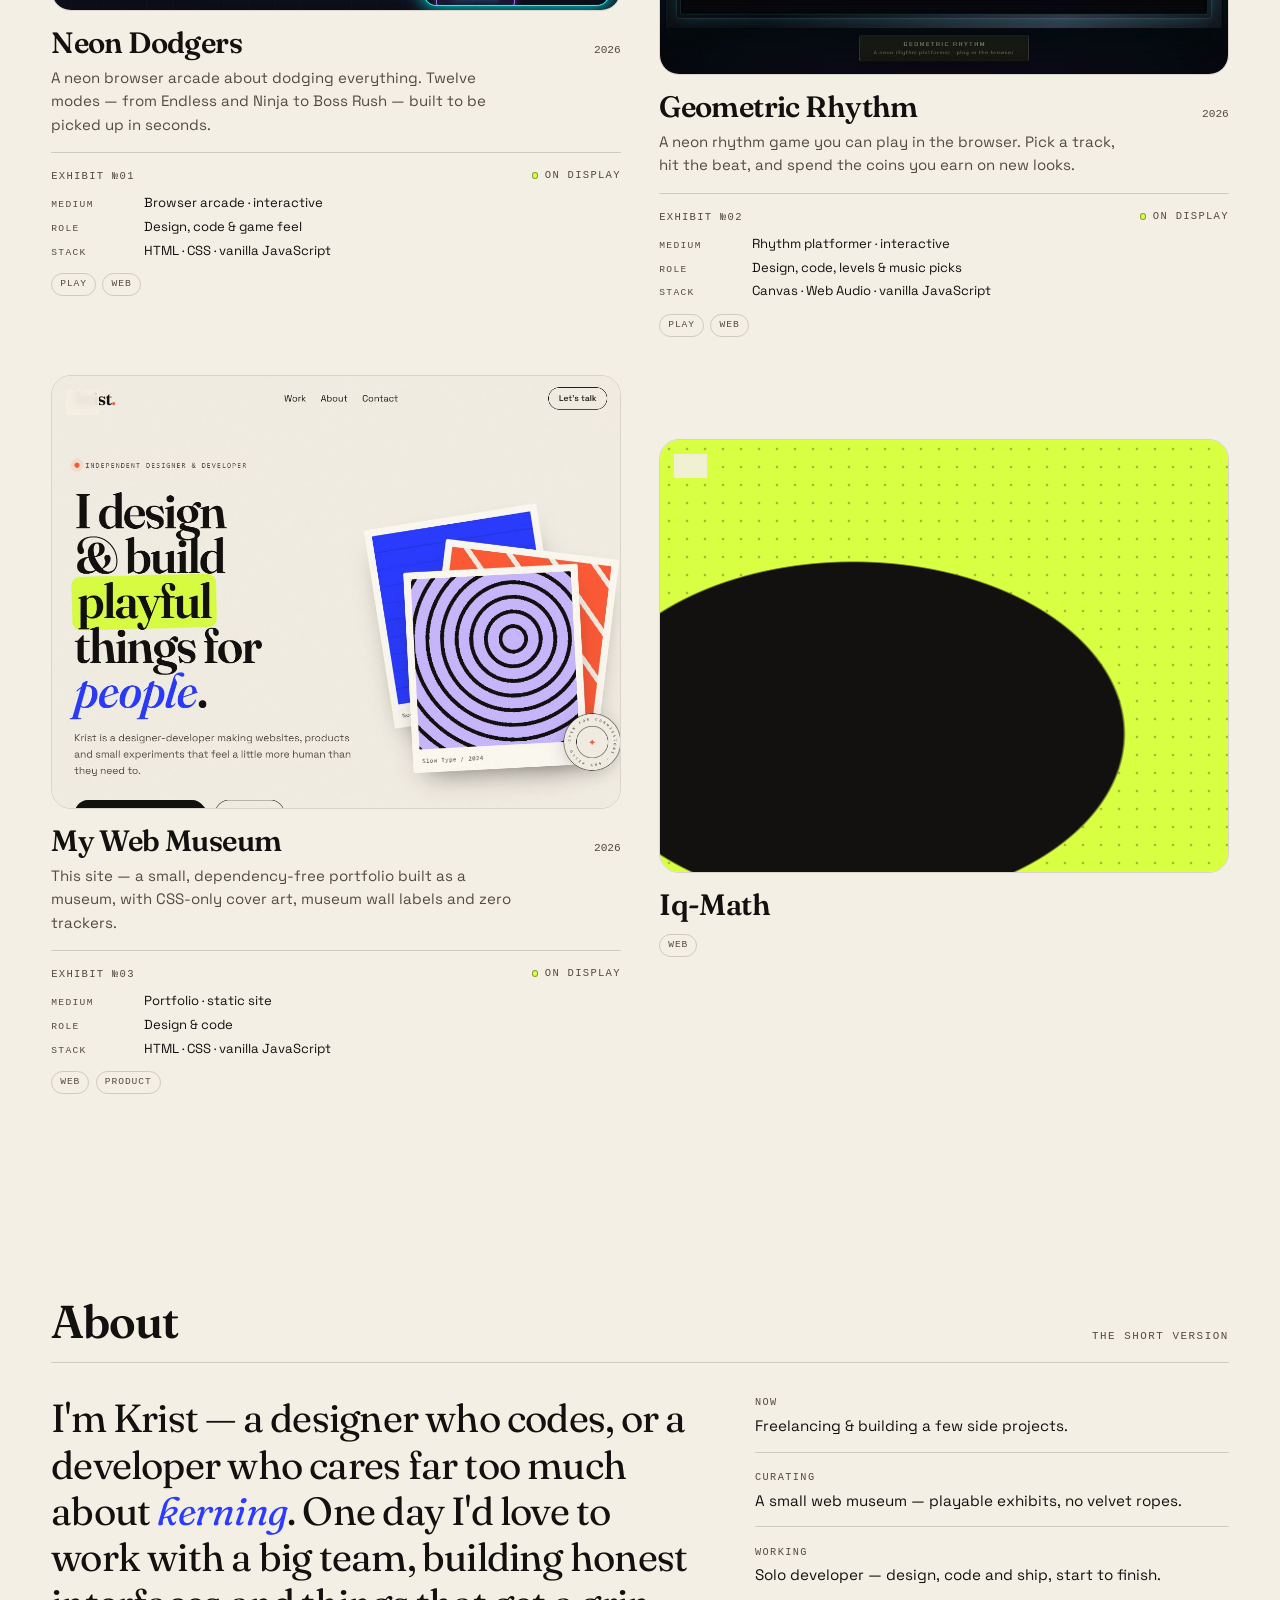
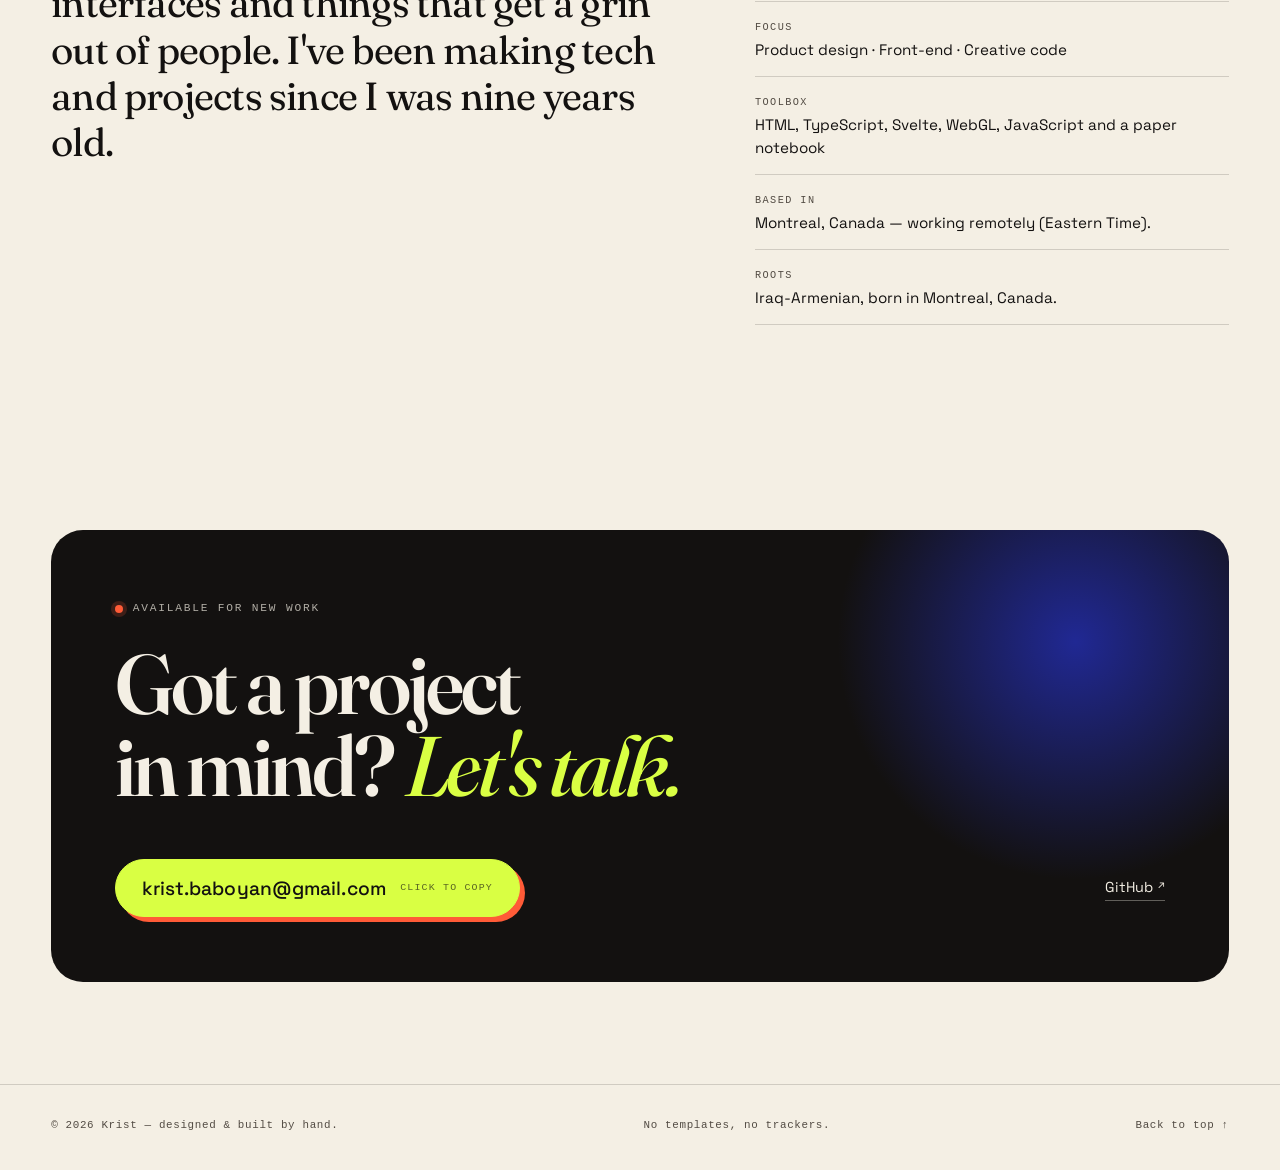
==== commit 40afe0ab: "Add Iq-Math, screenshots, SEO pages and PWA support" ====
--- a/index.html
+++ b/index.html
@@ -10,10 +10,20 @@
   <meta property="og:type" content="website">
   <meta property="og:title" content="Krist — Designer &amp; Developer">
   <meta property="og:description" content="Playful websites, products and small experiments for the curious web.">
+  <meta property="og:url" content="https://krist-web-museum.vercel.app/">
+  <meta property="og:image" content="https://krist-web-museum.vercel.app/images/museum.jpg">
+  <meta property="og:image:width" content="1280">
+  <meta property="og:image:height" content="720">
+  <meta name="twitter:card" content="summary_large_image">
+  <meta name="twitter:image" content="https://krist-web-museum.vercel.app/images/museum.jpg">
 
   <script>document.documentElement.classList.add("js");</script>
 
   <link rel="icon" href="favicon.svg" type="image/svg+xml">
+  <link rel="manifest" href="manifest.webmanifest">
+  <link rel="apple-touch-icon" href="icon-192.png">
+  <meta name="apple-mobile-web-app-capable" content="yes">
+  <meta name="apple-mobile-web-app-status-bar-style" content="default">
   <link rel="preconnect" href="https://fonts.googleapis.com">
   <link rel="preconnect" href="https://fonts.gstatic.com" crossorigin>
   <link href="https://fonts.googleapis.com/css2?family=Fraunces:ital,opsz,wght@0,9..144,300..900;1,9..144,300..900&family=Space+Grotesk:wght@300..700&display=swap" rel="stylesheet">
@@ -183,7 +193,7 @@
           </div>
           <div>
             <dt>Based in</dt>
-            <dd>Somewhere with good coffee — working remotely.</dd>
+            <dd>Montreal, Canada — working remotely (Eastern Time).</dd>
           </div>
           <div>
             <dt>Roots</dt>
